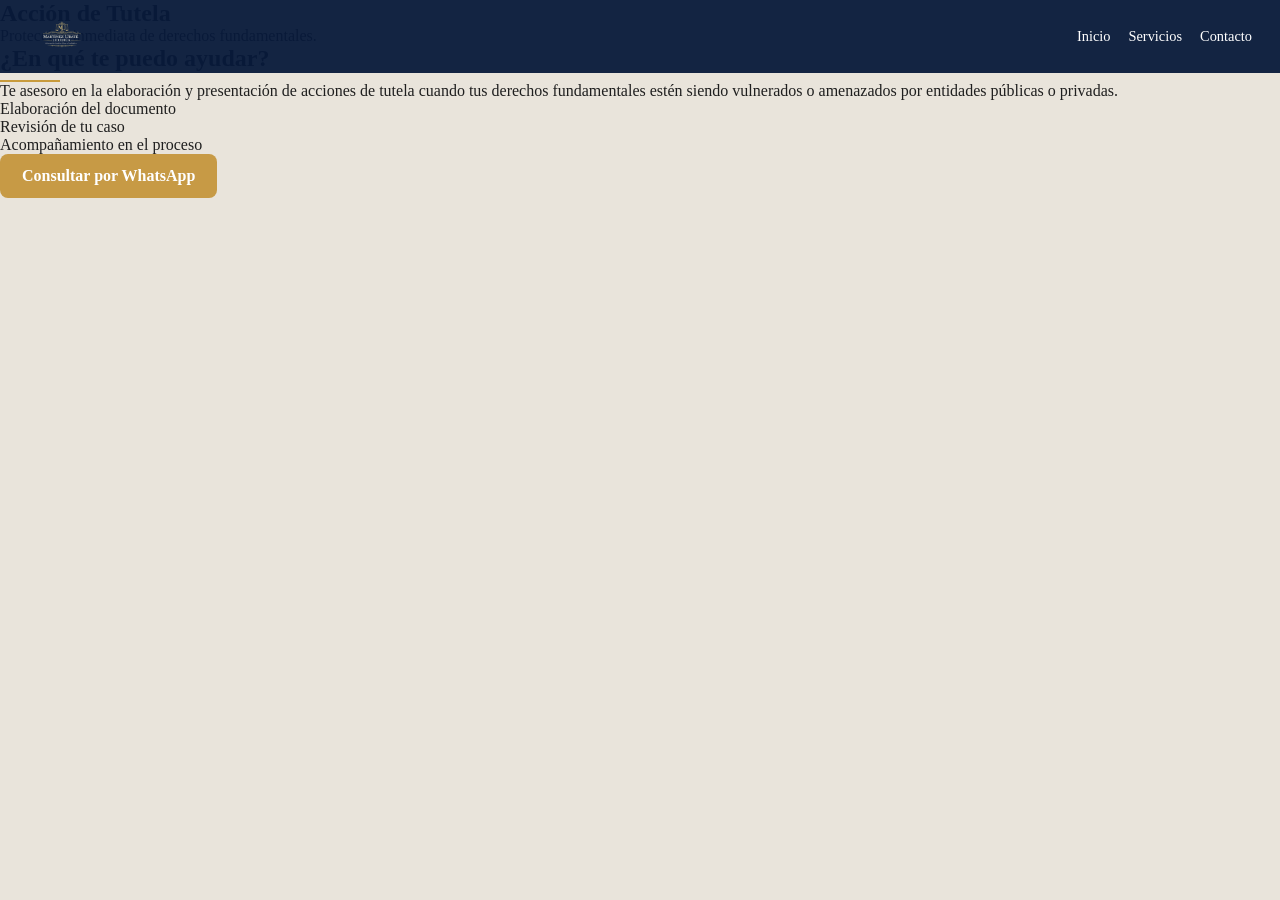
==== accion-tutela.html @ c7f551cc "descripcion corta" ====
<!DOCTYPE html>
<html lang="es">
<head>
  <meta charset="UTF-8">
  <meta name="viewport" content="width=device-width, initial-scale=1.0">
  <title>Acción de Tutela | Martínez Ubaté Jurídica</title>
  <link rel="stylesheet" href="styles.css">
</head>

<body>

<header class="topbar">
  <div class="logo">
    <img src="img/logo.png" alt="Martínez Ubaté Jurídica" class="logo-img">
  </div>

  <nav class="menu">
    <a href="index.html">Inicio</a>
    <a href="index.html#servicios">Servicios</a>
    <a href="index.html#contacto">Contacto</a>
  </nav>
</header>

<section class="page-hero">
  <h1>Acción de Tutela</h1>
  <p>Protección inmediata de derechos fundamentales.</p>
</section>

<section class="page-content">
  <h2>¿En qué te puedo ayudar?</h2>

  <p>
    Te asesoro en la elaboración y presentación de acciones de tutela cuando tus derechos fundamentales
    estén siendo vulnerados o amenazados por entidades públicas o privadas.
  </p>

  <ul>
    <li>Elaboración del documento</li>
    <li>Revisión de tu caso</li>
    <li>Acompañamiento en el proceso</li>
  </ul>

  <a href="https://wa.me/573102567625" class="gold-btn" target="_blank">
    Consultar por WhatsApp
  </a>
</section>

</body>
</html>
---- styles.css ----
* {
  margin: 0;
  padding: 0;
  box-sizing: border-box;
}

html {
  scroll-behavior: smooth;
}

body {
  font-family: Georgia, "Times New Roman", serif;
  background: #e9e4db;
  color: #1f1f1f;
}

/* HEADER */
.topbar {
  background: rgba(8, 26, 58, 0.95);
  color: white;
  display: flex;
  justify-content: space-between;
  align-items: center;
  padding: 14px 28px;
  position: fixed;
  top: 0;
  left: 0;
  width: 100%;
  z-index: 1000;
}

.brand {
  display: flex;
  align-items: center;
  gap: 10px;
}

.brand-main {
  font-size: 2rem;
  font-weight: bold;
}

.brand-sub {
  font-size: 0.9rem;
  letter-spacing: 1px;
  text-transform: uppercase;
}

.menu {
  display: flex;
  gap: 18px;
  align-items: center;
}

.menu a {
  color: white;
  text-decoration: none;
  font-size: 0.9rem;
}

.menu a:hover {
  color: #d1a24a;
}

.header-btn {
  background: #c79a45;
  color: white;
  text-decoration: none;
  padding: 10px 14px;
  border-radius: 6px;
  font-size: 0.85rem;
}

/* HERO */
.hero {
  min-height: 680px;
  background: url("img/hero.jpg") center/cover no-repeat;
  position: relative;
  display: flex;
  align-items: center;
  padding: 120px 40px 60px;
}

.hero-overlay {
  position: absolute;
  inset: 0;
  background: rgba(20, 20, 20, 0.38);
}

.hero-content {
  position: relative;
  z-index: 2;
  max-width: 620px;
  color: white;
}

.hero-content h1 {
  font-size: 3rem;
  margin-bottom: 10px;
}

.hero-subtitle {
  font-size: 1.3rem;
  margin-bottom: 16px;
}

.hero-content p {
  font-size: 1.1rem;
  line-height: 1.6;
  margin-bottom: 22px;
}

.gold-btn {
  display: inline-block;
  background: #c79a45;
  color: white;
  text-decoration: none;
  border: none;
  padding: 12px 18px;
  border-radius: 6px;
  cursor: pointer;
  font-family: inherit;
}

.gold-btn:hover {
  background: #ad8133;
}

/* SERVICES */
.services-section {
  background: #ece7df;
  padding: 30px 18px 25px;
}

.services-section h2 {
  text-align: center;
  font-size: 2rem;
  color: #2f3746;
  margin-bottom: 18px;
}

.services-grid {
  max-width: 1200px;
  margin: 0 auto;
  display: grid;
  grid-template-columns: repeat(4, 1fr);
  gap: 10px;
}

.service-card {
  background: #fff;
  border-radius: 6px;
  overflow: hidden;
  box-shadow: 0 3px 10px rgba(0, 0, 0, 0.12);
}

.service-card img {
  width: 100%;
  height: 110px;
  object-fit: cover;
  display: block;
}

.service-info {
  padding: 10px 12px 12px;
}

.service-info h3 {
  font-size: 0.95rem;
  color: #2f3746;
  margin-bottom: 6px;
}

.service-info p {
  font-size: 0.72rem;
  color: #444;
  line-height: 1.35;
  margin-bottom: 6px;
}

.service-meta {
  font-size: 0.65rem;
  color: #7a7a7a;
}

.wide-card {
  grid-column: span 2;
}

.service-card-inner {
  display: grid;
  grid-template-columns: 1.2fr 1fr;
  align-items: stretch;
  min-height: 125px;
}

.service-text {
  padding: 12px;
  display: flex;
  flex-direction: column;
  justify-content: center;
}

.service-text h3 {
  font-size: 1rem;
  color: #2f3746;
  margin-bottom: 6px;
}

.service-text p {
  font-size: 0.75rem;
  color: #444;
  line-height: 1.35;
  margin-bottom: 10px;
}

.service-card-inner img {
  width: 100%;
  height: 100%;
  object-fit: cover;
}

.mini-btn {
  display: inline-block;
  background: #c49a4a;
  color: white;
  text-decoration: none;
  padding: 8px 12px;
  border-radius: 4px;
  font-size: 0.75rem;
  width: fit-content;
}

.mini-btn:hover {
  background: #ad8337;
}

@media (max-width: 900px) {
  .services-grid {
    grid-template-columns: repeat(2, 1fr);
  }

  .wide-card {
    grid-column: span 2;
  }
}

@media (max-width: 600px) {
  .services-grid {
    grid-template-columns: 1fr;
  }

  .wide-card {
    grid-column: span 1;
  }

  .service-card-inner {
    grid-template-columns: 1fr;
  }

  .service-card-inner img {
    height: 140px;
  }
}

.whatsapp {
  position: fixed;
  right: 18px;
  bottom: 18px;
  background: #25D366;
  color: green;
  text-decoration: none;
  padding: 12px 18px;
  border-radius: 30px;
  font-size: 1rem;
  font-weight: bold;
  box-shadow: 0 8px 18px rgba(0,0,0,0.25);
  z-index: 50;
}

.whatsapp:hover {
  background: #1ebe5d;
}

.tech-section {
  background: linear-gradient(rgba(15,24,41,0.9), rgba(15,24,41,0.9)), url("img/accion.jpg") center/cover no-repeat;
  padding: 50px 40px;
  color: white;
}

.tech-content {
  max-width: 1200px;
  margin: auto;
  display: grid;
  grid-template-columns: 1.2fr 1fr;
  gap: 30px;
  align-items: center;
}

.tech-text h2 {
  font-size: 2rem;
  margin-bottom: 15px;
}

.tech-text ul {
  padding-left: 18px;
  margin-bottom: 20px;
}

.tech-text li {
  margin-bottom: 8px;
}

.bottom-section {
  max-width: 1200px;
  margin: auto;
  display: grid;
  grid-template-columns: 1.3fr 0.9fr;
  background: #ece7df;
}

.why-us {
  padding: 40px;
}

.why-grid {
  display: grid;
  grid-template-columns: repeat(3,1fr);
  gap: 15px;
}

.why-card {
  background: white;
  padding: 18px;
  border-radius: 6px;
  box-shadow: 0 4px 12px rgba(0,0,0,0.08);
}

.contact-box {
  background: #2f394c;
  padding: 40px;
  color: white;
}

.contact-form {
  display: flex;
  flex-direction: column;
  gap: 10px;
}

.contact-form input,
.contact-form textarea {
  padding: 10px;
  border-radius: 5px;
  border: none;
}

.full-btn {
  width: 100%;
}

.tech-section{
padding:80px 40px;
}

.bottom-section{
padding:60px 40px;
}

.why-grid{
margin-top:25px;
}

.contact-box{
padding:40px;
}

.contact-form input,
.contact-form textarea{
padding:12px;
font-size:15px;
}

.contact-form button{
margin-top:10px;
}
.tech-content,
.foobottom-section,
.services-grid{
max-width:1200px;
margin:auto;
}

.footer {
  background: #111827;
  color: white;
    padding: 18px 25px;
    display: flex;
    justify-content: space-between;
    align-items: flex-end;
    font-size: 0.95rem;
    min-height: 220px;
}

.footer {
  background: #111827;
  color: white;
  padding: 18px 25px;
  display: flex;
  justify-content: space-between;
  align-items: flex-end;
  font-size: 0.95rem;
  min-height: 220px;
  height: 260px;
}

.footer-left {
  display: flex;
  flex-direction: column;
  gap: 6px;
  text-align: left;
  justify-content: flex-end;
  height: 100%;
}

.footer-right {
    display: flex;
    align-items: flex-end;
}
.about-lawyer{
  background:#ece7df;
  padding:50px 20px;
}

.about-card{
  max-width:900px;
  margin:auto;
  background:white;
  border-radius:12px;
  box-shadow:0 8px 18px rgba(0,0,0,0.15);
  display:flex;
  gap:30px;
  padding:25px;
  align-items:center;
  flex-wrap:wrap;
}

.about-photo img{
  width:200px;
  border-radius:10px;
}

.about-text{
  flex:1;
}

.about-text h2{
  color:#1e2f4a;
}

.about-text h3{
  color:#c49a4a;
}

.footer{
background:#111827;
color:white;
padding:50px 40px;
}

.footer-container{
max-width:1200px;
margin:auto;
display:grid;
grid-template-columns:repeat(3,1fr);
gap:40px;
}

.footer-col h3{
margin-bottom:15px;
}

.footer-col h4{
margin-bottom:10px;
color:#c49a4a;
}

.footer-col p{
margin-bottom:8px;
font-size:14px;
line-height:1.6;
}

.footer{
background:#111827;
color:white;
padding:50px 40px;
}

.footer-container{
max-width:1200px;
margin:auto;
display:grid;
grid-template-columns:repeat(3,1fr);
gap:40px;
}

.footer-col h3{
margin-bottom:15px;
}

.footer-col h4{
margin-bottom:10px;
color:#c49a4a;
}

.footer-col p{
margin-bottom:8px;
font-size:14px;
line-height:1.6;
}

.footer{
background:#0b1730;
color:white;
padding:60px 40px;
}

.footer-container{
max-width:1200px;
margin:auto;
display:grid;
grid-template-columns:repeat(3,1fr);
gap:50px;
}

.footer-col h3,
.footer-col h4{
margin-bottom:15px;
}

.footer-col p{
margin-bottom:10px;
line-height:1.7;
}

/* ===== RESPONSIVE GENERAL ===== */

* {
  box-sizing: border-box;
}

img {
  max-width: 100%;
  height: auto;
  display: block;
}

body {
  overflow-x: hidden;
}

html {
  scroll-behavior: smooth;
}

/* ===== TABLET ===== */
@media (max-width: 992px) {


  .menu {
    gap: 10px;
    flex-wrap: wrap;
    justify-content: center;
  }

  .hero {
    min-height: auto;
    padding: 100px 25px 50px;
    text-align: center;
  }

  .hero-content {
    max-width: 100%;
  }

  .hero-content h1 {
    font-size: 2.2rem;
  }

  .hero-subtitle {
    font-size: 1.1rem;
  }

  .services-grid {
    grid-template-columns: repeat(2, 1fr);
  }

  .tech-content {
    grid-template-columns: 1fr;
    gap: 20px;
  }

  .about-card {
    flex-direction: column;
    text-align: center;
  }

  .about-photo img {
    margin: 0 auto;
  }

  .bottom-section {
    grid-template-columns: 1fr;
    gap: 25px;
    padding: 40px 20px;
  }

  .why-grid {
    grid-template-columns: 1fr 1fr;
  }

  .contact-box {
    width: 100%;
  }

  .footer-container {
    grid-template-columns: 1fr 1fr;
    gap: 30px;
  }
}

/* ===== CELULAR ===== */
@media (max-width: 768px) {

  .topbar {
  position: relative;
  flex-direction: column;
  align-items: center;
  gap: 10px;
  padding: 18px 16px;
  text-align: center;
}

  .brand-main {
    font-size: 1.6rem;
  }

  .brand-sub {
    font-size: 0.8rem;
  }

  .menu {
    flex-direction: column;
    gap: 8px;
  }

  .header-btn {
    width: 100%;
    max-width: 220px;
    text-align: center;
  }

  .hero {
  padding: 60px 20px 40px;
}

  .hero-content h1 {
    font-size: 1.8rem;
    line-height: 1.2;
  }

  .hero-subtitle {
    font-size: 1rem;
  }

  .hero-content p {
    font-size: 1rem;
  }

  .services-section {
    padding: 30px 15px;
  }

  .services-section h2,
  .tech-text h2,
  .why-us h2,
  .about-text h2 {
    font-size: 1.6rem;
  }

  .services-grid {
    grid-template-columns: 1fr;
  }

  .wide-card {
    grid-column: span 1;
  }

  .service-card-inner {
    grid-template-columns: 1fr;
  }

  .service-card-inner img {
    height: 180px;
  }

  .tech-section {
    padding: 40px 20px;
  }

  .about-lawyer {
    padding: 40px 15px;
  }

  .about-card {
    padding: 20px;
    gap: 20px;
  }

  .about-photo img {
    width: 160px;
  }

  .why-us {
    padding: 20px 10px;
  }

  .why-grid {
    grid-template-columns: 1fr;
  }

  .why-card {
    padding: 15px;
  }

  .contact-box {
    padding: 25px 20px;
  }

  .contact-form input,
  .contact-form textarea,
  .full-btn {
    width: 100%;
  }

  .footer {
  background: #081a3a;
  padding: 40px 20px;
}

  .footer-container {
  display: grid;
  grid-template-columns: 1fr;
  gap: 28px;
  text-align: center;
  background: #081a3a;
}

  .footer-col {
  text-align: center;
  background: #081a3a;
}

.footer-col h3,
.footer-col h4 {
  color: white;
  margin-bottom: 12px;
}

.footer-col p {
  color: white;
  font-size: 15px;
  line-height: 1.7;
  margin-bottom: 10px;
}

  .whatsapp {
    right: 12px;
    bottom: 12px;
    padding: 10px 14px;
    font-size: 0.9rem;
  }
}

/* ===== CELULARES PEQUEÑOS ===== */
@media (max-width: 480px) {
  .hero-content h1 {
    font-size: 1.5rem;
  }

  .hero-subtitle {
    font-size: 0.95rem;
  }

  .hero-content p,
  .service-info p,
  .service-text p,
  .footer-col p {
    font-size: 0.9rem;
  }

  .gold-btn,
  .mini-btn,
  .header-btn {
    font-size: 0.85rem;
    padding: 10px 14px;
  }

  .about-photo img {
    width: 140px;
  }
}

/* ===== AJUSTES RESPONSIVE REALES ===== */

body {
  overflow-x: hidden;
}

img {
  max-width: 100%;
  height: auto;
  display: block;
}

/* TABLET */
@media (max-width: 992px) {
  .services-grid {
    grid-template-columns: repeat(2, 1fr);
  }

  .bottom-section,
  .tech-content,
  .about-card,
  .footer-container {
    grid-template-columns: 1fr;
    flex-direction: column;
  }
}

/* CELULAR */
@media (max-width: 768px) {
  /* HEADER */

  .brand {
    display: flex;
    flex-direction: column;
    align-items: center;
    gap: 4px;
  }

  .brand-main {
    font-size: 2rem;
    line-height: 1.1;
  }

  .brand-sub {
    font-size: 1rem;
    line-height: 1.2;
    text-align: center;
  }

  .menu {
    display: flex;
    flex-direction: column;
    gap: 6px;
    align-items: center;
    justify-content: center;
    width: 100%;
  }

  .menu a {
    font-size: 1rem;
  }

  .header-btn {
    width: 90%;
    max-width: 240px;
    text-align: center;
    margin-top: 8px;
  }

  /* HERO */
  .hero {
    min-height: auto;
    padding: 140px 20px 60px;
    background-position: center;
    text-align: center;
  }

  .hero-content {
    max-width: 100%;
    margin: 0 auto;
  }

  .hero-content h1 {
    font-size: 2rem;
    line-height: 1.15;
    margin-bottom: 12px;
  }

  .hero-subtitle {
    font-size: 1rem;
    margin-bottom: 10px;
  }

  .hero-content p {
    font-size: 1rem;
    line-height: 1.6;
  }

  .gold-btn {
    display: inline-block;
    width: auto;
    max-width: 90%;
    text-align: center;
  }

  /* SERVICIOS */
  .services-section {
    padding: 35px 15px;
  }

  .services-section h2 {
    font-size: 2rem;
    text-align: center;
  }

  .services-grid {
    grid-template-columns: 1fr;
    gap: 14px;
  }

  .service-card,
  .why-card,
  .about-card,
  .contact-box {
    border-radius: 12px;
  }

  .service-card img,
  .service-card-inner img {
    height: 220px;
    object-fit: cover;
  }

  .wide-card {
    grid-column: span 1;
  }

  .service-card-inner {
    display: block;
  }

  /* TECNOLOGÍA */
  .tech-section {
    padding: 40px 20px;
  }

  .tech-content {
    display: grid;
    grid-template-columns: 1fr;
    gap: 20px;
  }

  .tech-text h2 {
    font-size: 2rem;
    line-height: 1.15;
  }

  .tech-text ul {
    padding-left: 20px;
  }

  /* SOBRE LA ABOGADA */
  .about-lawyer {
    padding: 40px 15px;
  }

  .about-card {
    display: flex;
    flex-direction: column;
    gap: 18px;
    text-align: center;
    padding: 22px 18px;
  }

  .about-photo img {
    width: 140px;
    margin: 0 auto;
  }

  .about-text h2 {
    font-size: 2rem;
  }

  .about-text h3 {
    font-size: 1.5rem;
  }

  /* WHY + CONTACTO */
  .bottom-section {
    display: grid;
    grid-template-columns: 1fr;
    gap: 25px;
    padding: 40px 15px;
  }

  .why-us {
    padding: 0;
  }

  .why-us h2 {
    font-size: 2rem;
    text-align: center;
    margin-bottom: 20px;
  }

  .why-grid {
    display: grid;
    grid-template-columns: 1fr;
    gap: 15px;
  }

  .why-card {
    padding: 18px;
  }

  .contact-box {
    padding: 28px 16px;
  }

  .contact-box h2 {
    font-size: 2rem;
    line-height: 1.1;
  }

  .contact-form input,
  .contact-form textarea,
  .full-btn {
    width: 100%;
    font-size: 16px;
  }

  /* FOOTER */
  .footer {
    padding: 40px 20px;
    background: #081a3a;
  }

  .footer-container {
    display: grid;
    grid-template-columns: 1fr;
    gap: 28px;
    text-align: center;
  }

  .footer-col {
    text-align: center;
  }

  .footer-col h3,
  .footer-col h4 {
    margin-bottom: 12px;
  }

  .footer-col p {
    font-size: 15px;
    line-height: 1.7;
    color: white;
  }

  /* WHATSAPP */
  .whatsapp {
    right: 12px;
    bottom: 12px;
    padding: 10px 14px;
    font-size: 0.95rem;
    z-index: 999;
  }
}

/* CELULAR PEQUEÑO */
@media (max-width: 480px) {
  .hero {
    padding: 150px 16px 50px;
  }

  .brand-main {
    font-size: 1.8rem;
  }

  .brand-sub {
    font-size: 0.9rem;
  }

  .hero-content h1 {
    font-size: 1.7rem;
  }

  .services-section h2,
  .tech-text h2,
  .about-text h2,
  .why-us h2,
  .contact-box h2 {
    font-size: 1.8rem;
  }

  .service-card img,
  .service-card-inner img {
    height: 190px;
  }

  .about-photo img {
    width: 120px;
  }

  .whatsapp {
    font-size: 0.9rem;
    padding: 9px 12px;
  }
}

/* ===== CELULAR ===== */
@media (max-width: 768px) {

  .topbar {
    flex-direction: column;
    gap: 10px;
    padding: 14px 16px;
    text-align: center;
  }

  .menu {
    flex-direction: column;
    gap: 6px;
  }

  .hero {
    padding-top: 220px;
  }

}

.whatsapp-float {
  position: fixed;
  right: 18px;
  bottom: 18px;
  z-index: 9999;
  display: flex;
  align-items: center;
  gap: 10px;
  background: #25d366;
  color: #ffffff;
  text-decoration: none;
  padding: 12px 18px;
  border-radius: 999px;
  font-size: 16px;
  font-weight: 600;
  box-shadow: 0 8px 24px rgba(0, 0, 0, 0.18);
  transition: transform 0.2s ease, box-shadow 0.2s ease;
  max-width: calc(100vw - 32px);
  box-sizing: border-box;
}

.whatsapp-float:hover {
  transform: translateY(-2px);
  box-shadow: 0 10px 28px rgba(0, 0, 0, 0.22);
}

.whatsapp-icon {
  font-size: 20px;
  line-height: 1;
}

.whatsapp-text {
  white-space: nowrap;
}

/* Tablet */
@media (max-width: 768px) {
  .whatsapp-float {
    right: 14px;
    bottom: 14px;
    padding: 11px 16px;
    font-size: 15px;
  }

  .whatsapp-icon {
    font-size: 18px;
  }
}

/* Celular pequeño */
@media (max-width: 480px) {
  .whatsapp-float {
    right: 12px;
    bottom: 12px;
    padding: 10px 14px;
    font-size: 14px;
    gap: 8px;
  }

  .whatsapp-text {
    display: none;
  }

  .whatsapp-icon {
    font-size: 22px;
  }
}

@media (max-width: 768px) {
  .wa-bubble {
    display: none;
  }
}

/* Ajuste del widget WhatsApp en móviles */
@media (max-width: 768px) {
  #wh-widget-send-button {
    bottom: 15px !important;
    right: 15px !important;
  }

  .joinchat__chatbox {
    width: 280px !important;
    max-width: 90vw !important;
  }
}

@media (max-width: 768px) {
  .joinchat__chatbox {
    width: 280px !important;
    max-width: 90vw !important;
  }

  #wh-widget-send-button {
    bottom: 15px !important;
    right: 15px !important;
  }
}

@media (max-width: 480px) {
  .joinchat__chatbox {
    width: 250px !important;
    max-width: 92vw !important;
  }

  #wh-widget-send-button {
    bottom: 12px !important;
    right: 12px !important;
  }
}

.joinchat:hover .joinchat__chatbox {
  opacity: 1 !important;
  visibility: visible !important;
  transform: translateY(0) !important;
}

.wa-widget {
  position: fixed;
  right: 18px;
  bottom: 18px;
  z-index: 9999;
  display: flex;
  flex-direction: column;
  align-items: flex-end;
  gap: 12px;
  max-width: 320px;
  width: calc(100vw - 36px);
  box-sizing: border-box;
}

.wa-bubble {
  background: #ffffff;
  color: #1f2937;
  padding: 14px 16px;
  border-radius: 18px;
  box-shadow: 0 8px 24px rgba(0, 0, 0, 0.15);
  width: 100%;
  box-sizing: border-box;
}

.wa-bubble strong {
  display: block;
  margin-bottom: 6px;
  font-size: 16px;
}

.wa-bubble p {
  margin: 0;
  font-size: 14px;
  line-height: 1.4;
}

.wa-button {
  display: inline-flex;
  align-items: center;
  justify-content: center;
  background: #25d366;
  color: #ffffff;
  text-decoration: none;
  padding: 12px 22px;
  border-radius: 999px;
  font-size: 16px;
  font-weight: 700;
  box-shadow: 0 8px 24px rgba(0, 0, 0, 0.18);
  transition: transform 0.2s ease, box-shadow 0.2s ease;
}

.wa-button:hover {
  transform: translateY(-2px);
  box-shadow: 0 10px 28px rgba(0, 0, 0, 0.22);
}

@media (max-width: 768px) {
  .wa-widget {
    right: 14px;
    bottom: 14px;
    max-width: 290px;
    width: calc(100vw - 28px);
  }

  .wa-bubble {
    padding: 12px 14px;
  }

  .wa-button {
    padding: 11px 18px;
    font-size: 15px;
  }
}

@media (max-width: 480px) {
  .wa-widget {
    right: 12px;
    bottom: 12px;
    max-width: 260px;
    width: calc(100vw - 24px);
  }

  .wa-bubble strong {
    font-size: 15px;
  }

  .wa-bubble p {
    font-size: 13px;
  }

  .wa-button {
    width: 100%;
    padding: 12px 16px;
    font-size: 14px;
  }
}

.wa-widget {
  position: fixed;
  right: 18px;
  bottom: 18px;
  z-index: 9999;
  max-width: 320px;
  width: calc(100vw - 36px);
  box-sizing: border-box;
}

.wa-box {
  background: #eef5f0;
  border-radius: 26px;
  box-shadow: 0 10px 28px rgba(0, 0, 0, 0.18);
  padding: 22px 18px 16px;
  display: flex;
  flex-direction: column;
  align-items: flex-end;
  gap: 14px;
  box-sizing: border-box;
}

.wa-bubble {
  position: relative;
  background: #ffffff;
  color: #1f2937;
  padding: 16px 18px;
  border-radius: 20px;
  box-shadow: 0 4px 14px rgba(0, 0, 0, 0.12);
  width: 100%;
  box-sizing: border-box;
}

.wa-bubble::before {
  content: "";
  position: absolute;
  left: -10px;
  bottom: 18px;
  width: 18px;
  height: 18px;
  background: #ffffff;
  border-bottom-right-radius: 14px;
  transform: rotate(45deg);
}

.wa-bubble strong {
  display: block;
  margin-bottom: 6px;
  font-size: 16px;
}

.wa-bubble p {
  margin: 0;
  font-size: 14px;
  line-height: 1.4;
}

.wa-button {
  display: inline-flex;
  align-items: center;
  justify-content: center;
  background: #25d366;
  color: #ffffff;
  text-decoration: none;
  padding: 12px 22px;
  border-radius: 999px;
  font-size: 16px;
  font-weight: 700;
  box-shadow: 0 8px 20px rgba(0, 0, 0, 0.16);
  transition: transform 0.2s ease, box-shadow 0.2s ease;
  min-width: 160px;
}

.wa-button:hover {
  transform: translateY(-2px);
  box-shadow: 0 10px 26px rgba(0, 0, 0, 0.22);
}

@media (max-width: 768px) {
  .wa-widget {
    right: 14px;
    bottom: 14px;
    max-width: 290px;
    width: calc(100vw - 28px);
  }

  .wa-box {
    padding: 18px 14px 14px;
    border-radius: 22px;
  }

  .wa-bubble {
    padding: 14px 16px;
  }

  .wa-button {
    padding: 11px 18px;
    font-size: 15px;
    min-width: 145px;
  }
}

@media (max-width: 480px) {
  .wa-widget {
    right: 12px;
    bottom: 12px;
    max-width: 260px;
    width: calc(100vw - 24px);
  }

  .wa-box {
    padding: 16px 12px 12px;
    border-radius: 20px;
  }

  .wa-bubble strong {
    font-size: 15px;
  }

  .wa-bubble p {
    font-size: 13px;
  }

  .wa-button {
    width: auto;
    padding: 10px 16px;
    font-size: 14px;
    min-width: 130px;
  }
}

.hero {
  position: relative;
  min-height: 88vh;
  display: flex;
  align-items: center;
  padding: 120px 48px 80px;
  color: #ffffff;
  overflow: hidden;
}

.hero::before {
  content: "";
  position: absolute;
  inset: 0;
  background: linear-gradient(
    to right,
    rgba(5, 10, 20, 0.82) 0%,
    rgba(5, 10, 20, 0.68) 38%,
    rgba(5, 10, 20, 0.50) 62%,
    rgba(5, 10, 20, 0.62) 100%
  );
  z-index: 1;
}

.hero-content {
  position: relative;
  z-index: 2;
  max-width: 620px;
}

.hero h1 {
  font-size: 4rem;
  line-height: 1.08;
  margin: 0 0 18px;
}

.subtitle {
  font-size: 1.6rem;
  line-height: 1.4;
  color: #d4af37;
  margin: 0 0 22px;
  font-weight: 700;
}

.description {
  font-size: 1.2rem;
  line-height: 1.8;
  margin: 0 0 34px;
  max-width: 560px;
}

.hero-buttons {
  display: flex;
  gap: 16px;
  flex-wrap: wrap;
}

.gold-btn,
.whatsapp-btn,
.outline-btn {
  display: inline-flex;
  align-items: center;
  justify-content: center;
  min-width: 160px;
  padding: 13px 22px;
  border-radius: 8px;
  font-weight: 700;
  text-decoration: none;
  transition: transform 0.2s ease, opacity 0.2s ease, background 0.2s ease;
}

.gold-btn:hover,
.whatsapp-btn:hover,
.outline-btn:hover {
  transform: translateY(-2px);
}

/* Tablet */
@media (max-width: 992px) {
  .hero {
    min-height: 82vh;
    padding: 110px 32px 70px;
  }

  .hero-content {
    max-width: 540px;
  }

  .hero h1 {
    font-size: 3.2rem;
  }

  .subtitle {
    font-size: 1.3rem;
  }

  .description {
    font-size: 1.08rem;
    line-height: 1.7;
  }
}

/* Celular */
@media (max-width: 768px) {
  .hero {
    min-height: auto;
    padding: 110px 24px 60px;
    align-items: flex-start;
  }

  .hero::before {
    background: linear-gradient(
      to bottom,
      rgba(5, 10, 20, 0.78) 0%,
      rgba(5, 10, 20, 0.72) 40%,
      rgba(5, 10, 20, 0.70) 100%
    );
  }

  .hero-content {
    max-width: 100%;
    text-align: left;
  }

  .hero h1 {
    font-size: 2.5rem;
    line-height: 1.12;
    margin-bottom: 16px;
  }

  .subtitle {
    font-size: 1.18rem;
    line-height: 1.45;
    margin-bottom: 18px;
  }

  .description {
    font-size: 1rem;
    line-height: 1.75;
    margin-bottom: 28px;
    max-width: 100%;
  }

  .hero-buttons {
    gap: 12px;
  }

  .gold-btn,
  .whatsapp-btn,
  .outline-btn {
    min-width: 140px;
    padding: 12px 18px;
    font-size: 0.98rem;
  }
}

/* Celular pequeño */
@media (max-width: 480px) {
  .hero {
    padding: 100px 20px 52px;
  }

  .hero h1 {
    font-size: 2.15rem;
  }

  .subtitle {
    font-size: 1.05rem;
  }

  .description {
    font-size: 0.97rem;
    line-height: 1.7;
  }

  .hero-buttons {
    flex-direction: row;
    flex-wrap: wrap;
  }

  .gold-btn,
  .whatsapp-btn,
  .outline-btn {
    min-width: 132px;
    padding: 11px 16px;
    font-size: 0.95rem;
  }
}
@media (max-width: 768px) {
  .wa-widget {
    right: 12px;
    bottom: 12px;
    max-width: 220px;
    width: calc(100vw - 24px);
  }

  .wa-box {
    padding: 12px 10px 10px;
    border-radius: 18px;
  }

  .wa-bubble {
    padding: 12px 14px;
  }

  .wa-bubble strong {
    font-size: 14px;
  }

  .wa-bubble p {
    font-size: 12px;
  }

  .wa-button {
    min-width: 120px;
    padding: 10px 14px;
    font-size: 14px;
  }
}
@media (max-width: 768px) {
  .wa-bubble {
    display: none;
  }

  .wa-box {
    background: transparent;
    box-shadow: none;
    padding: 0;
  }
}

@media (max-width: 768px) {
  .wa-widget {
    bottom: 15px;
    right: 15px;
  }

  .wa-box {
    width: 220px;
    padding: 10px;
  }

  .wa-bubble {
    padding: 10px;
  }

  .wa-bubble strong {
    font-size: 13px;
  }

  .wa-bubble p {
    font-size: 12px;
  }

  .wa-button {
    padding: 9px;
    font-size: 14px;
  }
}

.whatsapp-btn {
  display: inline-flex;
  align-items: center;
  justify-content: center;
  min-width: 145px;
  padding: 12px 22px;
  border: 2px solid #d4a63a;
  border-radius: 8px;
  background: transparent;
  color: #d4a63a;
  text-decoration: none;
  font-weight: 700;
  font-size: 1.05rem;
  line-height: 1;
  transition: all 0.25s ease;
  box-sizing: border-box;
}

.whatsapp-btn:hover {
  background: #d4a63a;
  color: #081a3a;
  transform: translateY(-2px);
}

.whatsapp-btn:active {
  transform: translateY(0);
}
.whatsapp-btn {
  display: inline-flex;
  padding: 12px 22px;
  border: 1px solid #d4a63a;
  color: #d4a63a;
  background: transparent;
  font-weight: 700;
  text-decoration: none;
  border-radius: 6px;
  box-shadow: 0 0 0px transparent;
  transition: 0.3s;
}

.whatsapp-btn:hover {
  box-shadow: 0 0 12px rgba(212,166,58,0.6);
  background: rgba(212,166,58,0.1);
}
.whatsapp-btn {
  display: inline-flex;
  align-items: center;
  justify-content: center;
  padding: 12px 22px;
  border: 2px solid #d4a63a; /* borde dorado */
  border-radius: 8px;
  background: transparent; /* fondo transparente */
  color: #d4a63a; /* texto dorado */
  font-weight: 700;
  text-decoration: none;
  font-size: 1.05rem;
  transition: all 0.3s ease;
}

/* Hover elegante */
.whatsapp-btn:hover {
  background: #d4a63a; /* se llena dorado */
  color: #081a3a; /* texto oscuro */
  transform: translateY(-2px);
}
.whatsapp-btn {
  color: #d4a63a !important;
  border: 2px solid #d4a63a !important;
}
.whatsapp-btn {
  display: inline-flex;
  align-items: center;
  justify-content: center;
  padding: 12px 22px;
  border: 2px solid #d4a63a;
  border-radius: 8px;
  background: transparent;
  color: #d4a63a !important; /* 🔥 fuerza dorado */
  font-weight: 700;
  text-decoration: none;
  font-size: 1.05rem;
  transition: all 0.3s ease;
}

/* IMPORTANTE: quitar morado de links */
.whatsapp-btn:visited,
.whatsapp-btn:link,
.whatsapp-btn:active {
  color: #d4a63a !important;
}

/* Hover elegante */
.whatsapp-btn:hover {
  background: #d4a63a;
  color: #081a3a !important;
  transform: translateY(-2px);
}
a.outline-btn,
a.outline-btn:link,
a.outline-btn:visited,
a.outline-btn:active {
  color: #d4a63a !important;
  border: 2px solid #d4a63a !important;
  background: transparent !important;
  text-decoration: none !important;
  font-weight: 700;
  border-radius: 8px;
  padding: 12px 22px;
  display: inline-flex;
  align-items: center;
  justify-content: center;
}

/* Hover elegante */
a.outline-btn:hover {
  background: #d4a63a !important;
  color: #081a3a !important;
}
@media (max-width: 768px) {
  .wa-bubble {
    display: none;
  }

  .wa-box {
    background: transparent;
    box-shadow: none;
    padding: 0;
  }

  .wa-widget {
    right: 12px;
    bottom: 12px;
    width: auto;
    max-width: none;
  }

  .wa-button {
    min-width: 120px;
    padding: 10px 14px;
    font-size: 14px;
  }
}

.perfil-card {
  display: flex;
  align-items: center;
  gap: 20px; /* antes 30px */
  max-width: 900px; /* antes 1100px */
  margin: 40px auto;
  padding: 25px; /* antes 35px */
}

.perfil-img img {
  width: 180px;
  height: 180px; /* mismo valor que width */
  object-fit: cover;
  border-radius: 18px;
}

.perfil-info {
  flex: 1;
}

.perfil-info h2 {
  font-size: 1.8rem;
  margin-bottom: 5px;
}

.perfil-info h3 {
  font-size: 1.3rem;
  margin-bottom: 10px;
}

.perfil-info p {
  font-size: 1rem;
  margin-bottom: 10px;
  line-height: 1.5;
  max-width: 550px; /* reduce ancho */
}
.perfil-info h3::after {
  content: "";
  display: block;
  width: 50px;
  height: 2px;
  background: #c89b3c;
  margin-top: 6px;
}

.cards-container {
  display: flex;
  gap: 25px;
  justify-content: center;
  flex-wrap: wrap;
}

.card {
  background: #ffffff;
  padding: 25px;
  border-radius: 14px;
  width: 280px;

  /* 🔥 ESTO ES LA CLAVE (división visible) */
  border: 1px solid rgba(0,0,0,0.08);

  /* sombra suave elegante */
  box-shadow: 0 6px 15px rgba(0,0,0,0.06);

  transition: all 0.3s ease;
}
.card:hover {
  transform: translateY(-6px);
  box-shadow: 0 12px 25px rgba(0,0,0,0.1);
}
.card::before {
  content: "";
  display: block;
  width: 40px;
  height: 3px;
  background: #c89b3c;
  margin-bottom: 12px;
  border-radius: 2px;
}

.card .icon {
  display: flex;
  justify-content: center;
  align-items: center;
  width: 50px;
  height: 50px;
  margin: 0 auto 12px;

  background: rgba(200,155,60,0.1);
  border-radius: 50%;
  font-size: 22px;
}
.card {
  position: relative;
  padding-left: 55px; /* espacio para que el texto no se monte */
}

.card .icon {
  position: absolute;
  left: 15px;
  top: 20px; /* ajusta si lo quieres más arriba o centrado */
  font-size: 22px;
  opacity: 0.8;
}
.whatsapp-btn {
  position: fixed;
  bottom: 30px;
  right: 20px;
  z-index: 999;
}

.footer {
  padding-bottom: 80px; /* crea espacio para que no se encimen */
}

.servicios {
  margin-right: 40px; /* 👈 lo corre hacia la izquierda */
}


.servicios {
  transform: translateX(-40px) !important;
}
.footer-container .footer-col:nth-child(3) {
  transform: translateX(-40px);
}
.footer-container .footer-col:nth-child(3) {
  transform: translateX(-97px) !important;
}
.footer-container .footer-col:nth-child(3) {
  transform: translateX(-97px);
}

@media (max-width: 768px) {
  .footer-container .footer-col:nth-child(3) {
    transform: translateX(0);
  }
}
@media (max-width: 768px) {
  .footer-container .footer-col:nth-child(3) {
    transform: none;
  }
}
/* SOLO escritorio */
.footer-container .footer-col:nth-child(3) {
  transform: translateX(-50px);
}

/* SOLO móvil */
@media (max-width: 768px) {
  .footer-container {
    text-align: center;
  }

  .footer-container .footer-col:nth-child(3) {
    transform: none;
  }
}
@media (max-width: 768px) {
  .footer-container .footer-col {
    margin-bottom: 20px;
  }
}
@media (max-width: 768px) {
  .footer-container {
    display: flex;
    flex-direction: column;
    align-items: center; /* 🔥 centra todo */
    text-align: center;
  }

  .footer-container .footer-col {
    width: 100%;
  }

  .footer-container .footer-col:nth-child(3) {
    transform: none; /* quita el movimiento */
  }
}

@media (max-width: 768px) {
  .footer,
  .footer-container {
    display: block !important;
    text-align: center !important;
  }

  .footer-container .footer-col {
    display: block !important;
    width: 100% !important;
    max-width: 100% !important;
    margin: 0 auto 24px auto !important;
    transform: none !important;
  }

  .footer-container .footer-col:nth-child(3) {
    transform: none !important;
    margin: 0 auto 24px auto !important;
  }
}

.sparkles {
  position: absolute;
  inset: 0;
  pointer-events: none;
  overflow: hidden;
}

.sparkles::before,
.sparkles::after {
  content: "";
  position: absolute;
  width: 220px;
  height: 220px;
  background: radial-gradient(circle, rgba(212,175,55,0.20) 0%, rgba(212,175,55,0.08) 25%, rgba(212,175,55,0.00) 70%);
  border-radius: 50%;
  filter: blur(8px);
  animation: brilloSuave 6s ease-in-out infinite;
}

.sparkles::before {
  top: 10%;
  left: 8%;
}

.sparkles::after {
  bottom: 12%;
  right: 10%;
  animation-delay: 2s;
}

@keyframes brilloSuave {
  0%, 100% {
    transform: scale(1);
    opacity: 0.45;
  }
  50% {
    transform: scale(1.12);
    opacity: 0.75;
  }
}

.hero {
  position: relative;
  overflow: hidden;
}

.sparkles {
  position: absolute;
  inset: 0;
  pointer-events: none;
  z-index: 1;
}

.sparkles i {
  position: absolute;
  width: 4px;   /* más pequeño = más fino */
  height: 4px;
  display: block;
  border-radius: 50%;

  /* dorado elegante */
  background: rgba(212, 175, 55, 0.9);

  /* brillo suave */
  box-shadow: 
    0 0 6px rgba(212, 175, 55, 0.8),
    0 0 12px rgba(212, 175, 55, 0.4);

  animation: twinkle 4s infinite ease-in-out;
}

.hero-content {
  position: relative;
  z-index: 2;
}

@keyframes twinkle {
  0%, 100% {
    opacity: 0.2;
    transform: scale(0.8);
  }
  50% {
    opacity: 1;
    transform: scale(1.4);
  }
}

.sparkles i {
  width: 1px;
  height: 1px;
  background: rgb(240, 130, 181);
  box-shadow: none;
}
.sparkles {
  position: absolute;
  inset: 0;
  pointer-events: none;
  z-index: 1;

  background-image: 
    radial-gradient(circle, rgba(212,175,55,0.7) 1px, transparent 1px),
    radial-gradient(circle, rgba(255,255,255,0.4) 1px, transparent 1px);

  background-size: 80px 80px, 120px 120px;
  animation: sparkleMove 20s linear infinite;
  opacity: 0.6;
}
@keyframes sparkleMove {
  from {
    background-position: 0 0, 0 0;
  }
  to {
    background-position: 0 200px, 0 300px;
  }
}

@media (max-width: 768px) {
  .sparkles {
    background-size: 40px 40px, 60px 60px; /* más densidad */
    opacity: 0.7; /* un poquito más visible */
    animation: sparkleMove 12s linear infinite; /* más movimiento */
  }
}
.gold-btn:hover {
  box-shadow: 0 0 12px rgba(212,175,55,0.6);
}

h2::after {
  content: "";
  display: block;
  width: 60px;
  height: 2px;
  background: #c89b3c;
  margin-top: 8px;
}

.hero h1 {
  text-shadow: 0 0 10px rgba(212,175,55,0.3);
}

.logo img {
  height: 45px;
  object-fit: contain;
}
.logo-img {
  height: 45px;
  object-fit: contain;
}

.brand {
  display: flex;
  align-items: center;
  gap: 10px;
}
.logo-img {
  height: 90px;
  object-fit: contain;
  transition: all 0.3s ease;
}

.logo-img:hover {
  transform: scale(1.12) translateY(-2px);
  filter: brightness(1.3) drop-shadow(0 6px 15px rgba(0,0,0,0.6));
}
.logo-img {
  cursor: pointer;
}
.hero-title {
  font-family: 'Playfair Display', serif;
  font-size: 3.2rem;
  font-weight: 500;
  color: #f9fafb;
  line-height: 1.2;
}

.hero-title span {
  color: #c8a96b;
  font-weight: 400;
  letter-spacing: 2px;
}
.services-grid {
  display: grid;
  grid-template-columns: repeat(auto-fit, minmax(280px, 1fr));
  gap: 24px;
  align-items: stretch;
}

.service-card {
  background: #ffffff;
  border-radius: 14px;
  overflow: hidden;
  box-shadow: 0 6px 18px rgba(0, 0, 0, 0.08);
  display: flex;
  flex-direction: column;
  height: 100%;
}

.service-card img {
  width: 100%;
  height: 190px;
  object-fit: cover;
  display: block;
}

.service-info {
  padding: 18px;
  display: flex;
  flex-direction: column;
  flex: 1;
}

.service-info h3 {
  font-family: 'Playfair Display', serif;
  font-size: 1.6rem;
  color: #142b4d;
  margin-bottom: 10px;
  line-height: 1.2;
}

.service-info p {
  font-size: 1rem;
  color: #374151;
  line-height: 1.6;
  margin-bottom: 14px;
}

.service-meta {
  display: block;
  font-size: 0.85rem;
  color: #8a8f98;
  line-height: 1.5;
  margin-top: auto;
  margin-bottom: 16px;
}

.service-info .gold-btn {
  align-self: flex-start;
}
.services-section {
  background: #f3efe8;
  padding: 70px 8%;
}

.services-section h2 {
  text-align: center;
  font-family: 'Playfair Display', serif;
  font-size: 2.5rem;
  color: #142b4d;
  margin-bottom: 40px;
}

.services-grid {
  display: grid;
  grid-template-columns: repeat(3, minmax(0, 1fr));
  gap: 28px;
  max-width: 1200px;
  margin: 0 auto;
}

.service-card {
  background: #ffffff;
  border-radius: 16px;
  overflow: hidden;
  box-shadow: 0 10px 24px rgba(0, 0, 0, 0.08);
  display: flex;
  flex-direction: column;
  min-height: 470px;
}

.service-card img {
  width: 100%;
  height: 210px;
  object-fit: cover;
  display: block;
}

.service-info {
  padding: 22px;
  display: flex;
  flex-direction: column;
  flex: 1;
}

.service-info h3 {
  font-family: 'Playfair Display', serif;
  font-size: 1.8rem;
  color: #142b4d;
  margin-bottom: 12px;
  line-height: 1.2;
}

.service-info p {
  font-size: 1rem;
  color: #374151;
  line-height: 1.7;
  margin-bottom: 16px;
}

.service-meta {
  display: block;
  font-size: 0.88rem;
  color: #7b8190;
  line-height: 1.5;
  margin-top: auto;
  margin-bottom: 18px;
}

.service-info .gold-btn {
  align-self: flex-start;
  padding: 10px 18px;
  font-size: 0.95rem;
}

@media (max-width: 992px) {
  .services-grid {
    grid-template-columns: repeat(2, minmax(0, 1fr));
  }
}

@media (max-width: 640px) {
  .services-grid {
    grid-template-columns: 1fr;
  }

  .service-card {
    min-height: auto;
  }

  .service-info h3 {
    font-size: 1.5rem;
  }
}
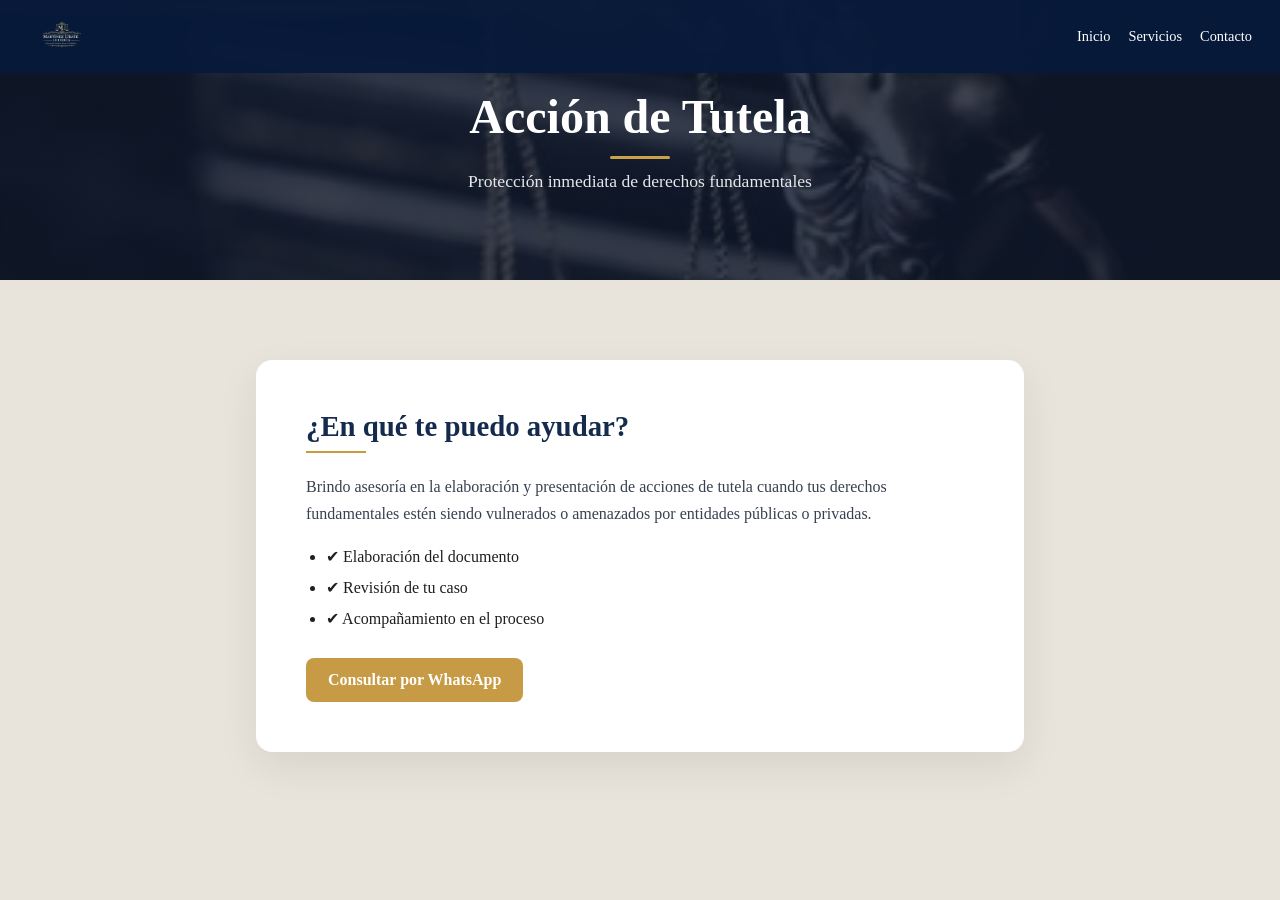
==== commit 395e23d5: "descripcion corta" ====
--- a/accion-tutela.html
+++ b/accion-tutela.html
@@ -11,7 +11,7 @@
 
 <header class="topbar">
   <div class="logo">
-    <img src="img/logo.png" alt="Martínez Ubaté Jurídica" class="logo-img">
+    <img src="img/logo.png" class="logo-img">
   </div>
 
   <nav class="menu">
@@ -21,28 +21,37 @@
   </nav>
 </header>
 
+<!-- HERO -->
 <section class="page-hero">
-  <h1>Acción de Tutela</h1>
-  <p>Protección inmediata de derechos fundamentales.</p>
+  <div class="page-hero-content">
+    <h1>Acción de Tutela</h1>
+    <span class="hero-line"></span>
+    <p>Protección inmediata de derechos fundamentales</p>
+  </div>
 </section>
 
-<section class="page-content">
-  <h2>¿En qué te puedo ayudar?</h2>
+<!-- CONTENIDO -->
+<section class="page-container">
 
-  <p>
-    Te asesoro en la elaboración y presentación de acciones de tutela cuando tus derechos fundamentales
-    estén siendo vulnerados o amenazados por entidades públicas o privadas.
-  </p>
+  <div class="page-box">
+    <h2>¿En qué te puedo ayudar?</h2>
 
-  <ul>
-    <li>Elaboración del documento</li>
-    <li>Revisión de tu caso</li>
-    <li>Acompañamiento en el proceso</li>
-  </ul>
+    <p>
+      Brindo asesoría en la elaboración y presentación de acciones de tutela cuando tus derechos
+      fundamentales estén siendo vulnerados o amenazados por entidades públicas o privadas.
+    </p>
 
-  <a href="https://wa.me/573102567625" class="gold-btn" target="_blank">
-    Consultar por WhatsApp
-  </a>
+    <ul>
+      <li>✔ Elaboración del documento</li>
+      <li>✔ Revisión de tu caso</li>
+      <li>✔ Acompañamiento en el proceso</li>
+    </ul>
+
+    <a href="https://wa.me/573102567625" class="gold-btn" target="_blank">
+      Consultar por WhatsApp
+    </a>
+  </div>
+
 </section>
 
 </body>
--- a/styles.css
+++ b/styles.css
@@ -2423,4 +2423,101 @@
   .service-info h3 {
     font-size: 1.5rem;
   }
+}
+/* HERO INTERNO */
+.page-hero {
+  background: linear-gradient(rgba(10,20,40,0.8), rgba(10,20,40,0.8)),
+              url("img/hero.jpg") center/cover;
+  height: 280px;
+  display: flex;
+  align-items: center;
+  justify-content: center;
+  text-align: center;
+  color: white;
+}
+
+.page-hero h1 {
+  font-family: 'Playfair Display', serif;
+  font-size: 2.8rem;
+}
+
+.page-hero p {
+  font-size: 1.1rem;
+  margin-top: 10px;
+}
+
+/* CONTENIDO */
+.page-container {
+  padding: 80px 20%;
+  display: flex;
+  justify-content: center;
+}
+
+.page-box {
+    background: white;
+  padding: 50px;
+  max-width: 900px;
+  width: 100%;
+  border-radius: 16px;
+  box-shadow: 0 15px 40px rgba(0,0,0,0.08);
+}
+
+.page-box h2 {
+  font-family: 'Playfair Display', serif;
+  color: #142b4d;
+  margin-bottom: 20px;
+}
+
+.page-box p {
+  color: #374151;
+  line-height: 1.7;
+  margin-bottom: 20px;
+}
+
+.page-box ul {
+  margin-bottom: 25px;
+  padding-left: 20px;
+}
+
+.page-box li {
+  margin-bottom: 10px;
+}
+.page-hero-content {
+  text-align: center;
+  max-width: 700px;
+}
+
+.page-hero h1 {
+  font-family: 'Playfair Display', serif;
+  font-size: 3rem;
+  font-weight: 600;
+  margin-bottom: 10px;
+}
+
+.hero-line {
+  display: block;
+  width: 60px;
+  height: 3px;
+  background: #c9a24a;
+  margin: 12px auto;
+  border-radius: 2px;
+}
+
+.page-hero p {
+  font-size: 1.1rem;
+  color: #e5e7eb;
+}
+.page-box h2 {
+  font-size: 1.8rem;
+  margin-bottom: 20px;
+}
+
+.page-box ul {
+  margin-top: 15px;
+  margin-bottom: 30px;
+}
+
+.page-box li {
+  margin-bottom: 12px;
+  font-size: 1rem;
 }
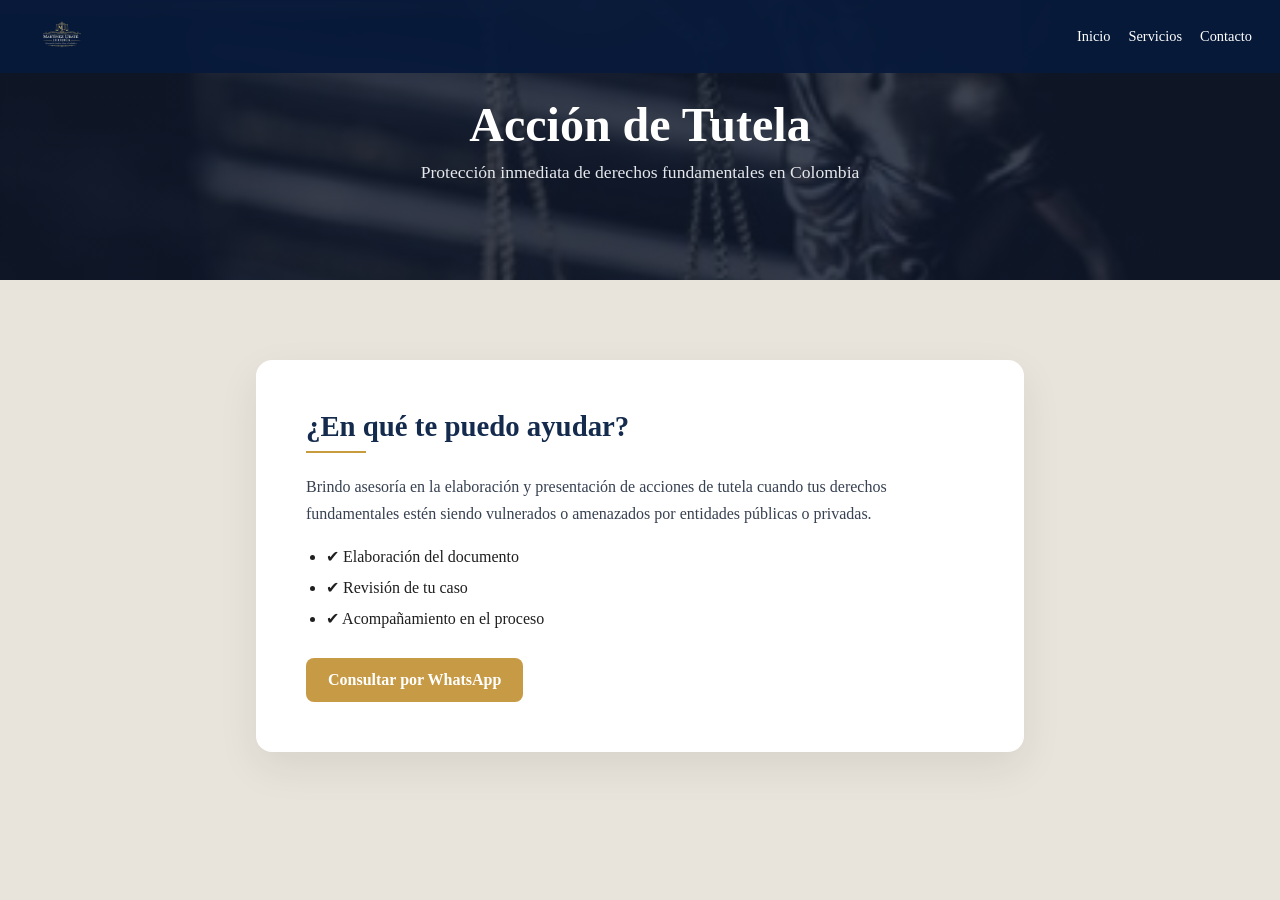
==== commit 6740c30c: "descripcion corta" ====
--- a/accion-tutela.html
+++ b/accion-tutela.html
@@ -25,8 +25,7 @@
 <section class="page-hero">
   <div class="page-hero-content">
     <h1>Acción de Tutela</h1>
-    <span class="hero-line"></span>
-    <p>Protección inmediata de derechos fundamentales</p>
+    <p>Protección inmediata de derechos fundamentales en Colombia</p>
   </div>
 </section>
 
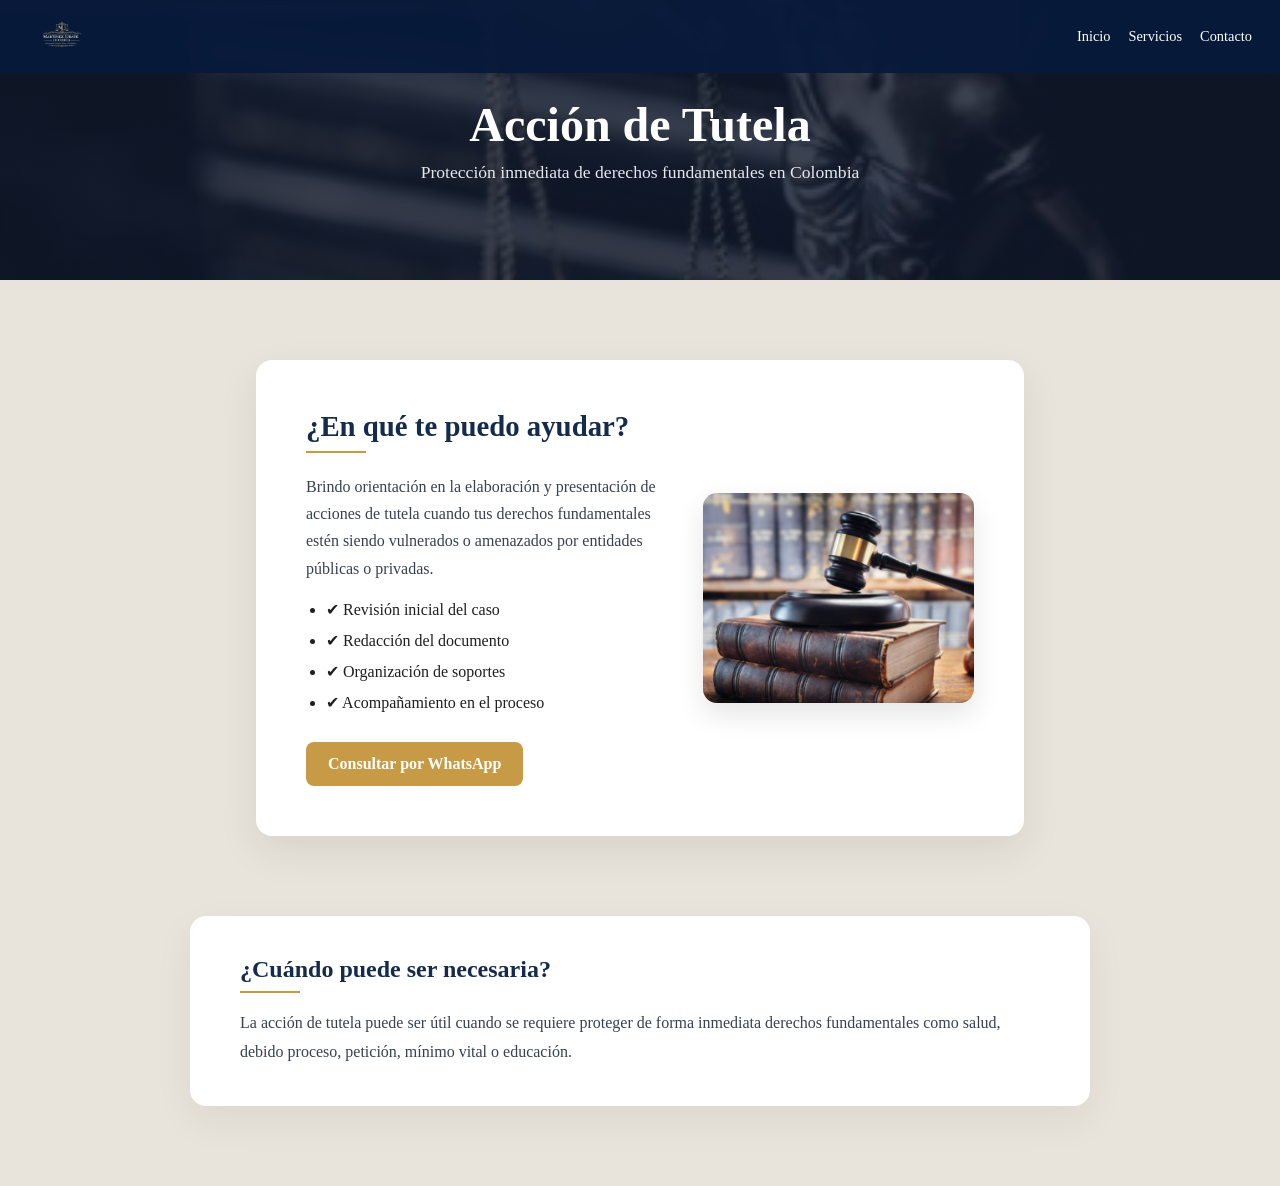
==== commit 89aa9740: "descripcion corta" ====
--- a/accion-tutela.html
+++ b/accion-tutela.html
@@ -31,26 +31,41 @@
 
 <!-- CONTENIDO -->
 <section class="page-container">
+  <div class="page-box page-grid">
+    <div class="page-text">
+      <h2>¿En qué te puedo ayudar?</h2>
 
-  <div class="page-box">
-    <h2>¿En qué te puedo ayudar?</h2>
+      <p>
+        Brindo orientación en la elaboración y presentación de acciones de tutela cuando tus derechos
+        fundamentales estén siendo vulnerados o amenazados por entidades públicas o privadas.
+      </p>
 
+      <ul>
+        <li>✔ Revisión inicial del caso</li>
+        <li>✔ Redacción del documento</li>
+        <li>✔ Organización de soportes</li>
+        <li>✔ Acompañamiento en el proceso</li>
+      </ul>
+
+      <a href="https://wa.me/573102567625" class="gold-btn" target="_blank">
+        Consultar por WhatsApp
+      </a>
+    </div>
+
+    <div class="page-image">
+      <img src="img/tutela.png" alt="Acción de tutela">
+    </div>
+  </div>
+</section>
+
+<section class="page-extra">
+  <div class="page-extra-box">
+    <h2>¿Cuándo puede ser necesaria?</h2>
     <p>
-      Brindo asesoría en la elaboración y presentación de acciones de tutela cuando tus derechos
-      fundamentales estén siendo vulnerados o amenazados por entidades públicas o privadas.
+      La acción de tutela puede ser útil cuando se requiere proteger de forma inmediata derechos
+      fundamentales como salud, debido proceso, petición, mínimo vital o educación.
     </p>
-
-    <ul>
-      <li>✔ Elaboración del documento</li>
-      <li>✔ Revisión de tu caso</li>
-      <li>✔ Acompañamiento en el proceso</li>
-    </ul>
-
-    <a href="https://wa.me/573102567625" class="gold-btn" target="_blank">
-      Consultar por WhatsApp
-    </a>
   </div>
-
 </section>
 
 </body>
--- a/styles.css
+++ b/styles.css
@@ -2520,4 +2520,50 @@
 .page-box li {
   margin-bottom: 12px;
   font-size: 1rem;
+}
+.page-grid {
+  display: grid;
+  grid-template-columns: 1.2fr 0.9fr;
+  gap: 35px;
+  align-items: center;
+}
+
+.page-image img {
+  width: 100%;
+  border-radius: 14px;
+  object-fit: cover;
+  box-shadow: 0 12px 28px rgba(0,0,0,0.10);
+}
+
+.page-text p {
+  margin-bottom: 18px;
+}
+
+@media (max-width: 900px) {
+  .page-grid {
+    grid-template-columns: 1fr;
+  }
+}
+.page-extra {
+  padding: 0 20px 80px;
+}
+
+.page-extra-box {
+  max-width: 900px;
+  margin: 0 auto;
+  background: #ffffff;
+  padding: 40px 50px;
+  border-radius: 16px;
+  box-shadow: 0 15px 40px rgba(0,0,0,0.06);
+}
+
+.page-extra-box h2 {
+  font-family: 'Playfair Display', serif;
+  color: #142b4d;
+  margin-bottom: 16px;
+}
+
+.page-extra-box p {
+  color: #374151;
+  line-height: 1.8;
 }
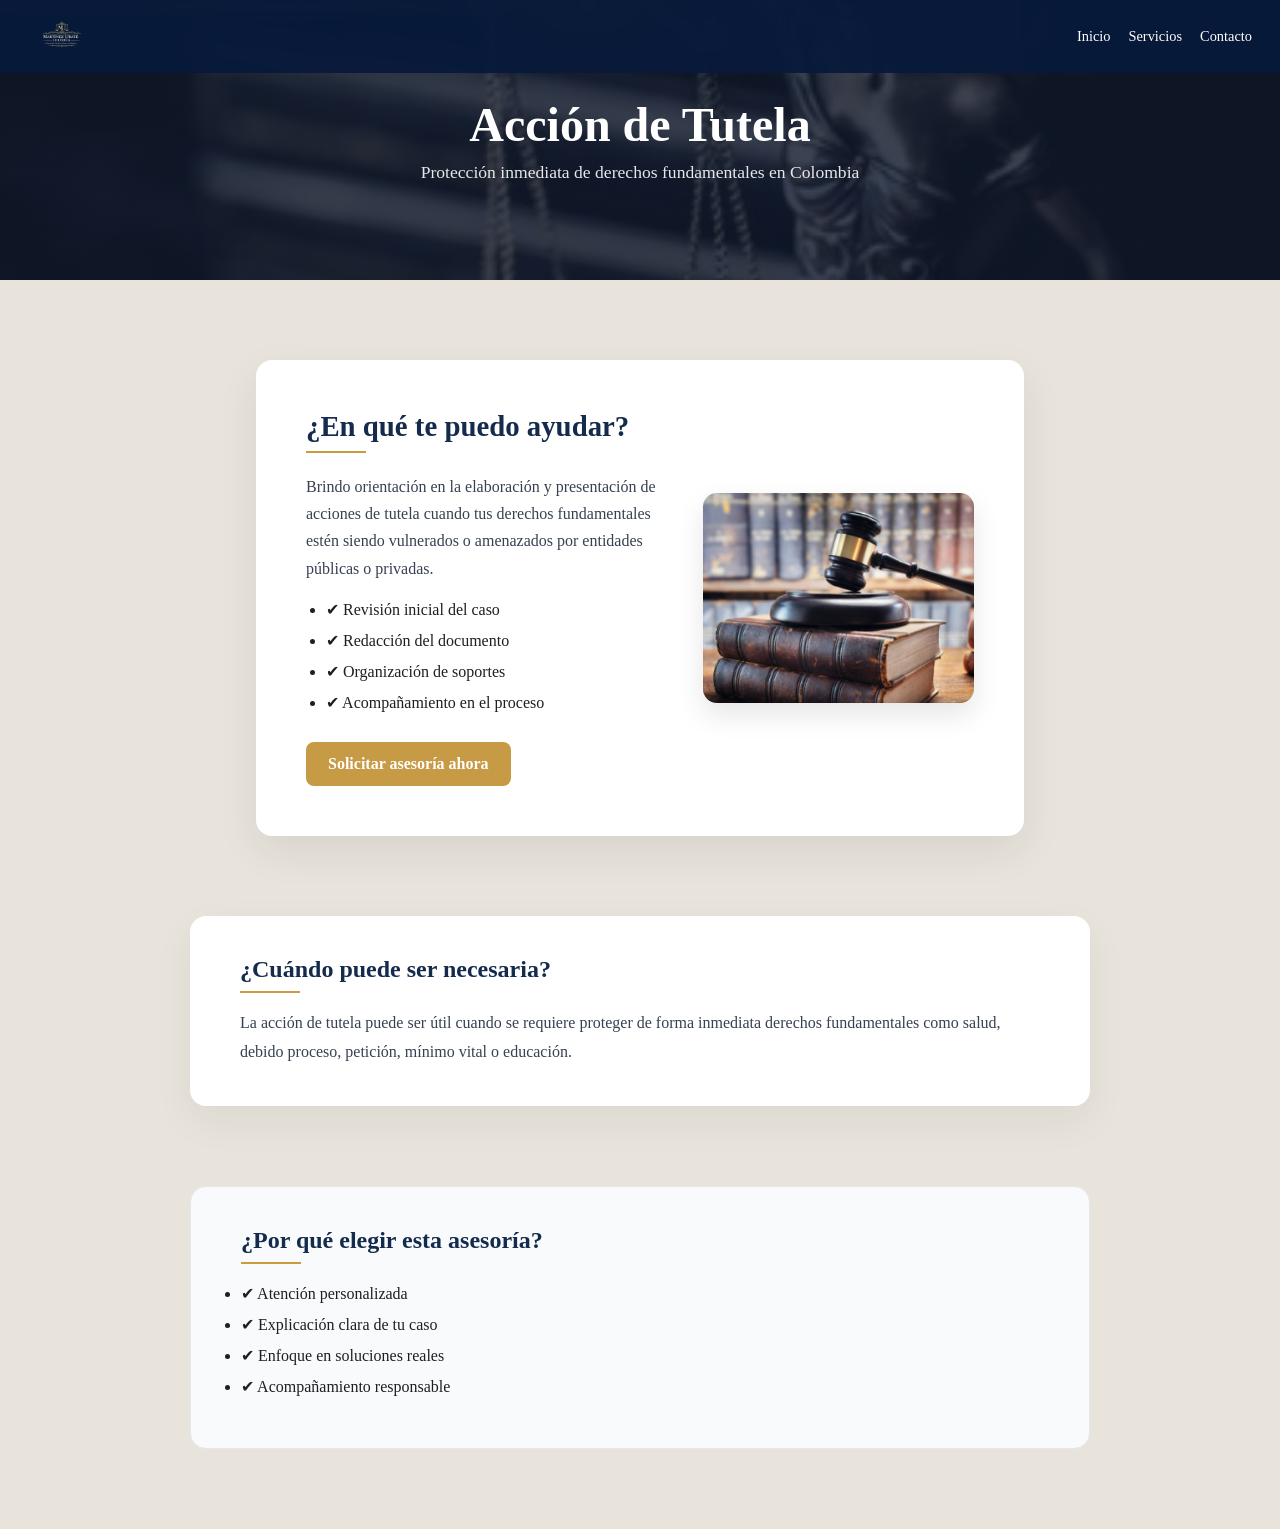
==== commit ee24d817: "descripcion corta" ====
--- a/accion-tutela.html
+++ b/accion-tutela.html
@@ -47,8 +47,9 @@
         <li>✔ Acompañamiento en el proceso</li>
       </ul>
 
-      <a href="https://wa.me/573102567625" class="gold-btn" target="_blank">
-        Consultar por WhatsApp
+      <a href="https://wa.me/573102567625?text=Hola,%20vi%20tu%20p%C3%A1gina%20y%20quiero%20asesor%C3%ADa%20sobre%20mi%20caso" 
+   class="gold-btn" target="_blank">
+  Solicitar asesoría ahora
       </a>
     </div>
 
@@ -68,5 +69,18 @@
   </div>
 </section>
 
+<section class="page-trust">
+  <div class="page-trust-box">
+    <h2>¿Por qué elegir esta asesoría?</h2>
+
+    <ul>
+      <li>✔ Atención personalizada</li>
+      <li>✔ Explicación clara de tu caso</li>
+      <li>✔ Enfoque en soluciones reales</li>
+      <li>✔ Acompañamiento responsable</li>
+    </ul>
+  </div>
+</section>
+
 </body>
 </html>
--- a/styles.css
+++ b/styles.css
@@ -2566,4 +2566,26 @@
 .page-extra-box p {
   color: #374151;
   line-height: 1.8;
+}
+.page-trust {
+  padding: 0 20px 80px;
+}
+
+.page-trust-box {
+  max-width: 900px;
+  margin: 0 auto;
+  background: #f9fafb;
+  padding: 40px 50px;
+  border-radius: 16px;
+  border: 1px solid #e5e7eb;
+}
+
+.page-trust-box h2 {
+  font-family: 'Playfair Display', serif;
+  color: #142b4d;
+  margin-bottom: 20px;
+}
+
+.page-trust-box li {
+  margin-bottom: 12px;
 }
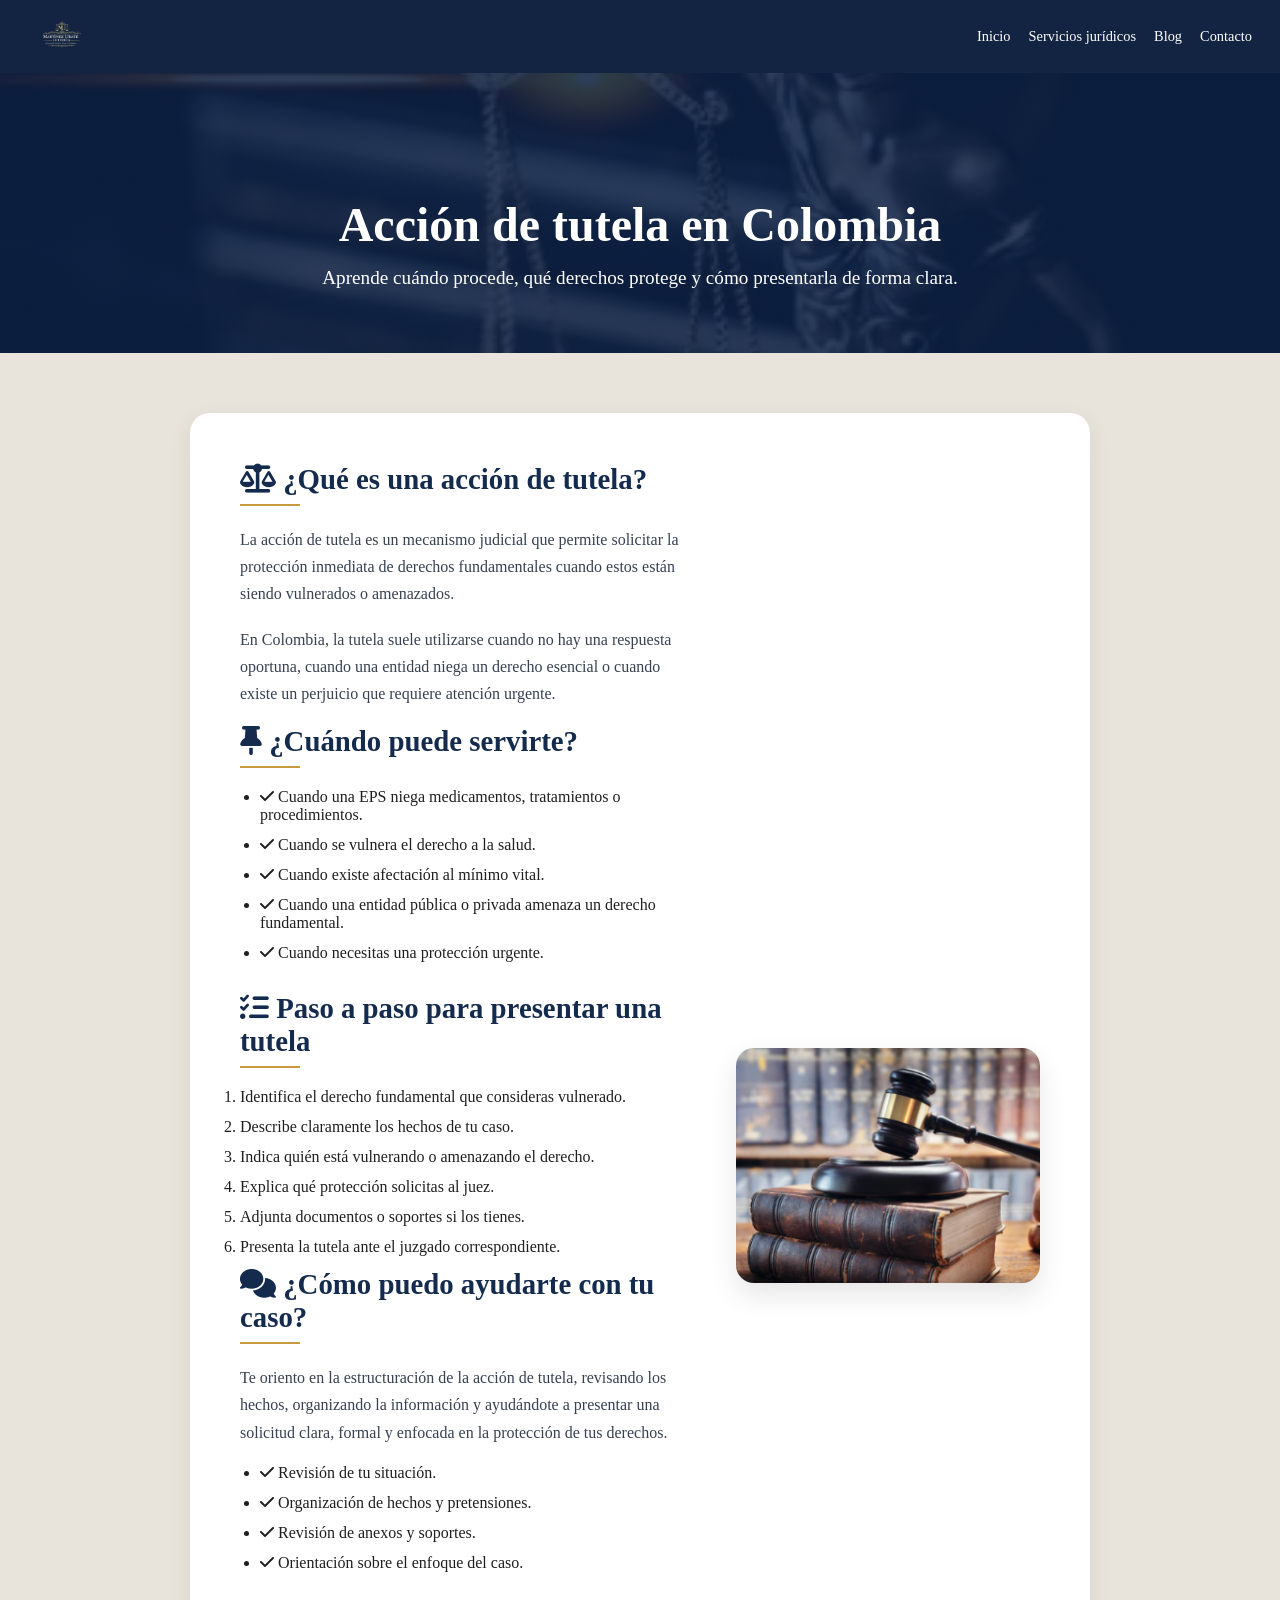
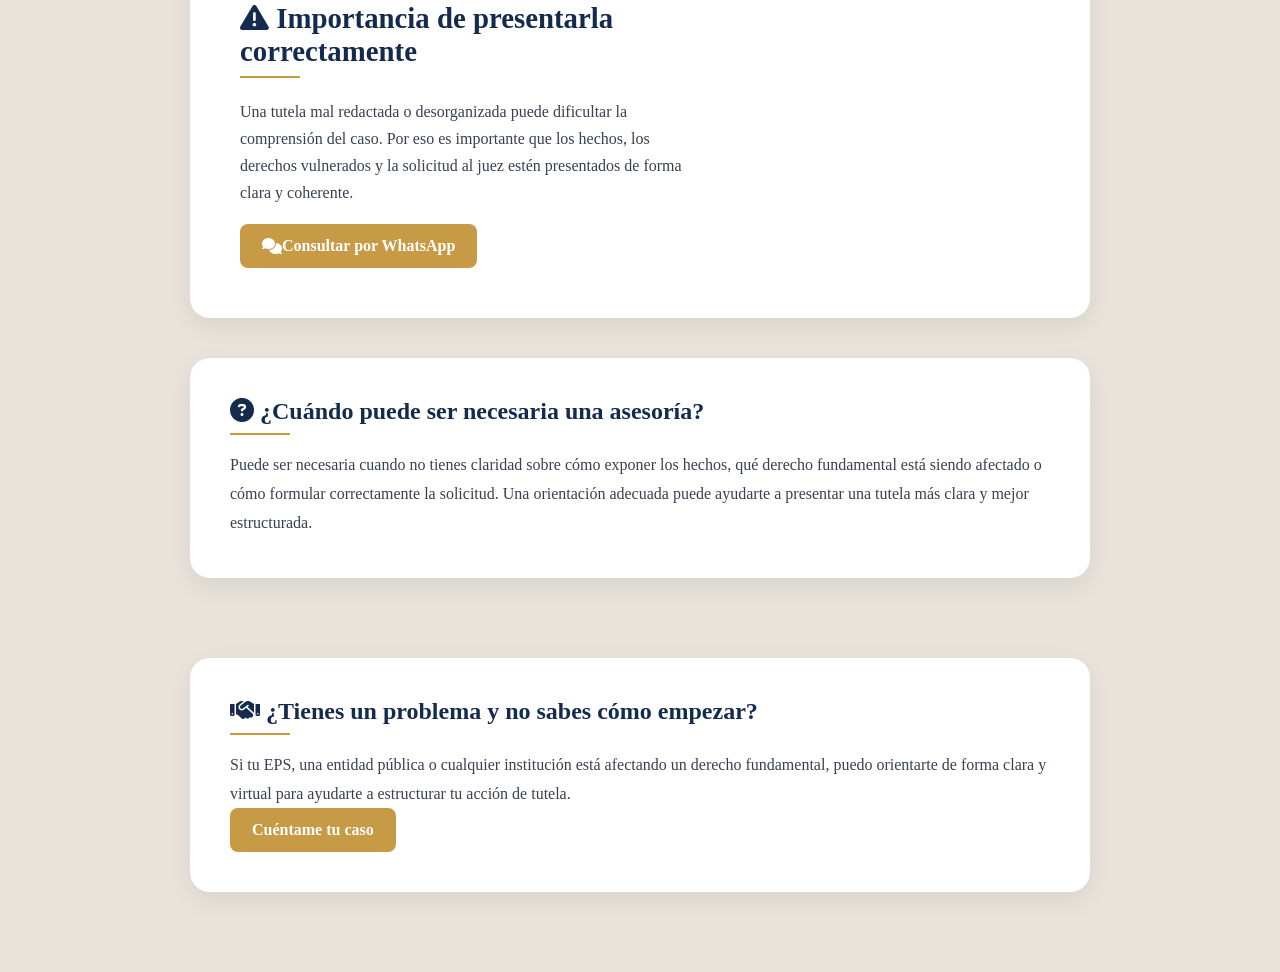
==== commit 1d30d44e: "Agrego sección blog" ====
--- a/accion-tutela.html
+++ b/accion-tutela.html
@@ -3,82 +3,127 @@
 <head>
   <meta charset="UTF-8">
   <meta name="viewport" content="width=device-width, initial-scale=1.0">
-  <title>Acción de Tutela | Martínez Ubaté Jurídica</title>
+
+  <title>Acción de tutela en Colombia | Martínez Ubaté Jurídica</title>
+  <meta name="description" content="Conoce qué es la acción de tutela en Colombia, cuándo procede, qué derechos protege y cómo puede ayudarte una orientación jurídica clara.">
+  <meta name="keywords" content="acción de tutela Colombia, cuándo procede la tutela, tutela por salud, tutela EPS, asesoría jurídica tutela">
+  <meta name="robots" content="index, follow">
+
   <link rel="stylesheet" href="styles.css">
+  <link rel="stylesheet" href="https://cdnjs.cloudflare.com/ajax/libs/font-awesome/6.5.0/css/all.min.css">
 </head>
 
 <body>
 
 <header class="topbar">
   <div class="logo">
-    <img src="img/logo.png" class="logo-img">
+    <img src="img/logo.png" class="logo-img" alt="Martínez Ubaté Jurídica">
   </div>
 
   <nav class="menu">
     <a href="index.html">Inicio</a>
-    <a href="index.html#servicios">Servicios</a>
+    <a href="index.html#servicios">Servicios jurídicos</a>
+    <a href="index.html#blog">Blog</a>
     <a href="index.html#contacto">Contacto</a>
   </nav>
 </header>
 
-<!-- HERO -->
 <section class="page-hero">
   <div class="page-hero-content">
-    <h1>Acción de Tutela</h1>
-    <p>Protección inmediata de derechos fundamentales en Colombia</p>
+    <h1>Acción de tutela en Colombia</h1>
+    <p>Aprende cuándo procede, qué derechos protege y cómo presentarla de forma clara.</p>
   </div>
 </section>
 
-<!-- CONTENIDO -->
 <section class="page-container">
   <div class="page-box page-grid">
     <div class="page-text">
-      <h2>¿En qué te puedo ayudar?</h2>
+
+      <h2><i class="fa-solid fa-scale-balanced"></i> ¿Qué es una acción de tutela?</h2>
+      <p>
+        La acción de tutela es un mecanismo judicial que permite solicitar la protección inmediata
+        de derechos fundamentales cuando estos están siendo vulnerados o amenazados.
+      </p>
 
       <p>
-        Brindo orientación en la elaboración y presentación de acciones de tutela cuando tus derechos
-        fundamentales estén siendo vulnerados o amenazados por entidades públicas o privadas.
+        En Colombia, la tutela suele utilizarse cuando no hay una respuesta oportuna, cuando una entidad
+        niega un derecho esencial o cuando existe un perjuicio que requiere atención urgente.
+      </p>
+
+      <h2><i class="fa-solid fa-thumbtack"></i> ¿Cuándo puede servirte?</h2>
+      <ul>
+        <li><i class="fa-solid fa-check"></i> Cuando una EPS niega medicamentos, tratamientos o procedimientos.</li>
+        <li><i class="fa-solid fa-check"></i> Cuando se vulnera el derecho a la salud.</li>
+        <li><i class="fa-solid fa-check"></i> Cuando existe afectación al mínimo vital.</li>
+        <li><i class="fa-solid fa-check"></i> Cuando una entidad pública o privada amenaza un derecho fundamental.</li>
+        <li><i class="fa-solid fa-check"></i> Cuando necesitas una protección urgente.</li>
+      </ul>
+
+      <h2><i class="fa-solid fa-list-check"></i> Paso a paso para presentar una tutela</h2>
+      <ol>
+        <li>Identifica el derecho fundamental que consideras vulnerado.</li>
+        <li>Describe claramente los hechos de tu caso.</li>
+        <li>Indica quién está vulnerando o amenazando el derecho.</li>
+        <li>Explica qué protección solicitas al juez.</li>
+        <li>Adjunta documentos o soportes si los tienes.</li>
+        <li>Presenta la tutela ante el juzgado correspondiente.</li>
+      </ol>
+
+      <h2><i class="fa-solid fa-comments"></i> ¿Cómo puedo ayudarte con tu caso?</h2>
+      <p>
+        Te oriento en la estructuración de la acción de tutela, revisando los hechos,
+        organizando la información y ayudándote a presentar una solicitud clara,
+        formal y enfocada en la protección de tus derechos.
       </p>
 
       <ul>
-        <li>✔ Revisión inicial del caso</li>
-        <li>✔ Redacción del documento</li>
-        <li>✔ Organización de soportes</li>
-        <li>✔ Acompañamiento en el proceso</li>
+        <li><i class="fa-solid fa-check"></i> Revisión de tu situación.</li>
+        <li><i class="fa-solid fa-check"></i> Organización de hechos y pretensiones.</li>
+        <li><i class="fa-solid fa-check"></i> Revisión de anexos y soportes.</li>
+        <li><i class="fa-solid fa-check"></i> Orientación sobre el enfoque del caso.</li>
       </ul>
 
-      <a href="https://wa.me/573102567625?text=Hola,%20vi%20tu%20p%C3%A1gina%20y%20quiero%20asesor%C3%ADa%20sobre%20mi%20caso" 
-   class="gold-btn" target="_blank">
-  Solicitar asesoría ahora
+      <h2><i class="fa-solid fa-triangle-exclamation"></i> Importancia de presentarla correctamente</h2>
+      <p>
+        Una tutela mal redactada o desorganizada puede dificultar la comprensión del caso.
+        Por eso es importante que los hechos, los derechos vulnerados y la solicitud al juez
+        estén presentados de forma clara y coherente.
+      </p>
+
+      <a href="https://wa.me/573102567625?text=Hola,%20quiero%20asesor%C3%ADa%20sobre%20una%20acci%C3%B3n%20de%20tutela" class="gold-btn" target="_blank">
+        <i class="fa-solid fa-comments"></i> Consultar por WhatsApp
       </a>
+
     </div>
 
     <div class="page-image">
-      <img src="img/tutela.png" alt="Acción de tutela">
+      <img src="img/tutela.png" alt="Acción de tutela en Colombia">
     </div>
   </div>
 </section>
 
 <section class="page-extra">
   <div class="page-extra-box">
-    <h2>¿Cuándo puede ser necesaria?</h2>
+    <h2><i class="fa-solid fa-circle-question"></i> ¿Cuándo puede ser necesaria una asesoría?</h2>
     <p>
-      La acción de tutela puede ser útil cuando se requiere proteger de forma inmediata derechos
-      fundamentales como salud, debido proceso, petición, mínimo vital o educación.
+      Puede ser necesaria cuando no tienes claridad sobre cómo exponer los hechos,
+      qué derecho fundamental está siendo afectado o cómo formular correctamente la solicitud.
+      Una orientación adecuada puede ayudarte a presentar una tutela más clara y mejor estructurada.
     </p>
   </div>
 </section>
 
-<section class="page-trust">
-  <div class="page-trust-box">
-    <h2>¿Por qué elegir esta asesoría?</h2>
+<section class="page-extra">
+  <div class="page-extra-box">
+    <h2><i class="fa-solid fa-handshake"></i> ¿Tienes un problema y no sabes cómo empezar?</h2>
+    <p>
+      Si tu EPS, una entidad pública o cualquier institución está afectando un derecho fundamental,
+      puedo orientarte de forma clara y virtual para ayudarte a estructurar tu acción de tutela.
+    </p>
 
-    <ul>
-      <li>✔ Atención personalizada</li>
-      <li>✔ Explicación clara de tu caso</li>
-      <li>✔ Enfoque en soluciones reales</li>
-      <li>✔ Acompañamiento responsable</li>
-    </ul>
+    <a href="https://wa.me/573102567625?text=Hola,%20quiero%20contarte%20mi%20caso%20sobre%20acci%C3%B3n%20de%20tutela" class="gold-btn" target="_blank">
+      Cuéntame tu caso
+    </a>
   </div>
 </section>
 
--- a/styles.css
+++ b/styles.css
@@ -2588,4 +2588,223 @@
 
 .page-trust-box li {
   margin-bottom: 12px;
+}
+@media (max-width: 768px) {
+  .topbar {
+    padding: 12px 16px;
+    flex-wrap: wrap;
+    gap: 10px;
+  }
+
+  .logo-img {
+    height: 42px;
+  }
+
+  .menu {
+    display: flex;
+    flex-wrap: wrap;
+    gap: 12px;
+    justify-content: center;
+    width: 100%;
+  }
+
+  .menu a {
+    font-size: 0.95rem;
+  }
+
+  .page-hero {
+    min-height: 220px;
+    padding: 30px 16px;
+  }
+
+  .page-hero h1 {
+    font-size: 2rem;
+    line-height: 1.2;
+  }
+
+  .page-hero p {
+    font-size: 1rem;
+    line-height: 1.5;
+  }
+
+  .page-container {
+    padding: 30px 14px 50px;
+  }
+
+  .page-box {
+    padding: 24px 18px;
+    border-radius: 14px;
+  }
+
+  .page-grid {
+    grid-template-columns: 1fr;
+    gap: 24px;
+  }
+
+  .page-text h2 {
+    font-size: 1.5rem;
+    line-height: 1.3;
+  }
+
+  .page-text p,
+  .page-text li {
+    font-size: 0.98rem;
+    line-height: 1.7;
+  }
+
+  .page-text ul {
+    padding-left: 18px;
+    margin-bottom: 22px;
+  }
+
+  .page-image img {
+    max-height: 260px;
+    object-fit: cover;
+  }
+
+  .gold-btn {
+    width: 100%;
+    text-align: center;
+    padding: 12px 16px;
+  }
+}
+.cases-section {
+  padding: 80px 20px;
+  text-align: center;
+  background: #ffffff;
+}
+
+.cases-section h2 {
+  font-family: 'Playfair Display', serif;
+  font-size: 2.4rem;
+  color: #142b4d;
+  margin-bottom: 40px;
+}
+
+.cases-grid {
+  max-width: 1100px;
+  margin: 0 auto 40px;
+  display: grid;
+  grid-template-columns: repeat(auto-fit, minmax(260px, 1fr));
+  gap: 20px;
+}
+
+.case-item {
+  background: #f3efe8;
+  padding: 20px;
+  border-radius: 12px;
+  font-size: 1rem;
+  color: #374151;
+  box-shadow: 0 8px 20px rgba(0,0,0,0.05);
+  transition: 0.3s;
+}
+
+.case-item:hover {
+  transform: translateY(-5px);
+}
+.blog-section {
+  padding: 60px 20px;
+  background: #f8f8f8;
+}
+.blog-section {
+  padding: 60px 20px;
+  background: #f8f8f8;
+}
+
+.blog-grid {
+  display: grid;
+  grid-template-columns: repeat(auto-fit, minmax(250px, 1fr));
+  gap: 20px;
+}
+
+.blog-card {
+  background: white;
+  padding: 20px;
+  border-radius: 10px;
+}
+.topbar {
+  position: relative;
+  z-index: 1000;
+}
+
+.page-hero {
+  padding: 140px 20px 80px;
+  text-align: center;
+  background: linear-gradient(rgba(8, 29, 66, 0.85), rgba(8, 29, 66, 0.85)),
+    url("img/hero.jpg") center/cover no-repeat;
+  color: white;
+}
+
+.page-hero-content {
+  max-width: 900px;
+  margin: 0 auto;
+}
+
+.page-hero h1 {
+  font-size: 3rem;
+  margin-bottom: 15px;
+  color: white;
+}
+
+.page-hero p {
+  font-size: 1.2rem;
+  color: white;
+}
+
+.page-container {
+  max-width: 1200px;
+  margin: 60px auto 0;
+  padding: 0 20px;
+}
+
+.page-box {
+  background: #fff;
+  border-radius: 20px;
+  padding: 50px;
+  box-shadow: 0 8px 25px rgba(0, 0, 0, 0.08);
+}
+
+.page-grid {
+  display: grid;
+  grid-template-columns: 1.2fr 0.8fr;
+  gap: 40px;
+  align-items: center;
+}
+
+.page-image img {
+  width: 100%;
+  border-radius: 18px;
+  display: block;
+}
+
+.page-extra {
+  max-width: 1200px;
+  margin: 40px auto 80px;
+  padding: 0 20px;
+}
+
+.page-extra-box {
+  background: #fff;
+  border-radius: 20px;
+  padding: 40px;
+  box-shadow: 0 8px 25px rgba(0, 0, 0, 0.08);
+}
+
+@media (max-width: 768px) {
+  .page-hero {
+    padding: 120px 20px 60px;
+  }
+
+  .page-hero h1 {
+    font-size: 2.1rem;
+  }
+
+  .page-grid {
+    grid-template-columns: 1fr;
+  }
+
+  .page-box,
+  .page-extra-box {
+    padding: 28px;
+  }
 }
